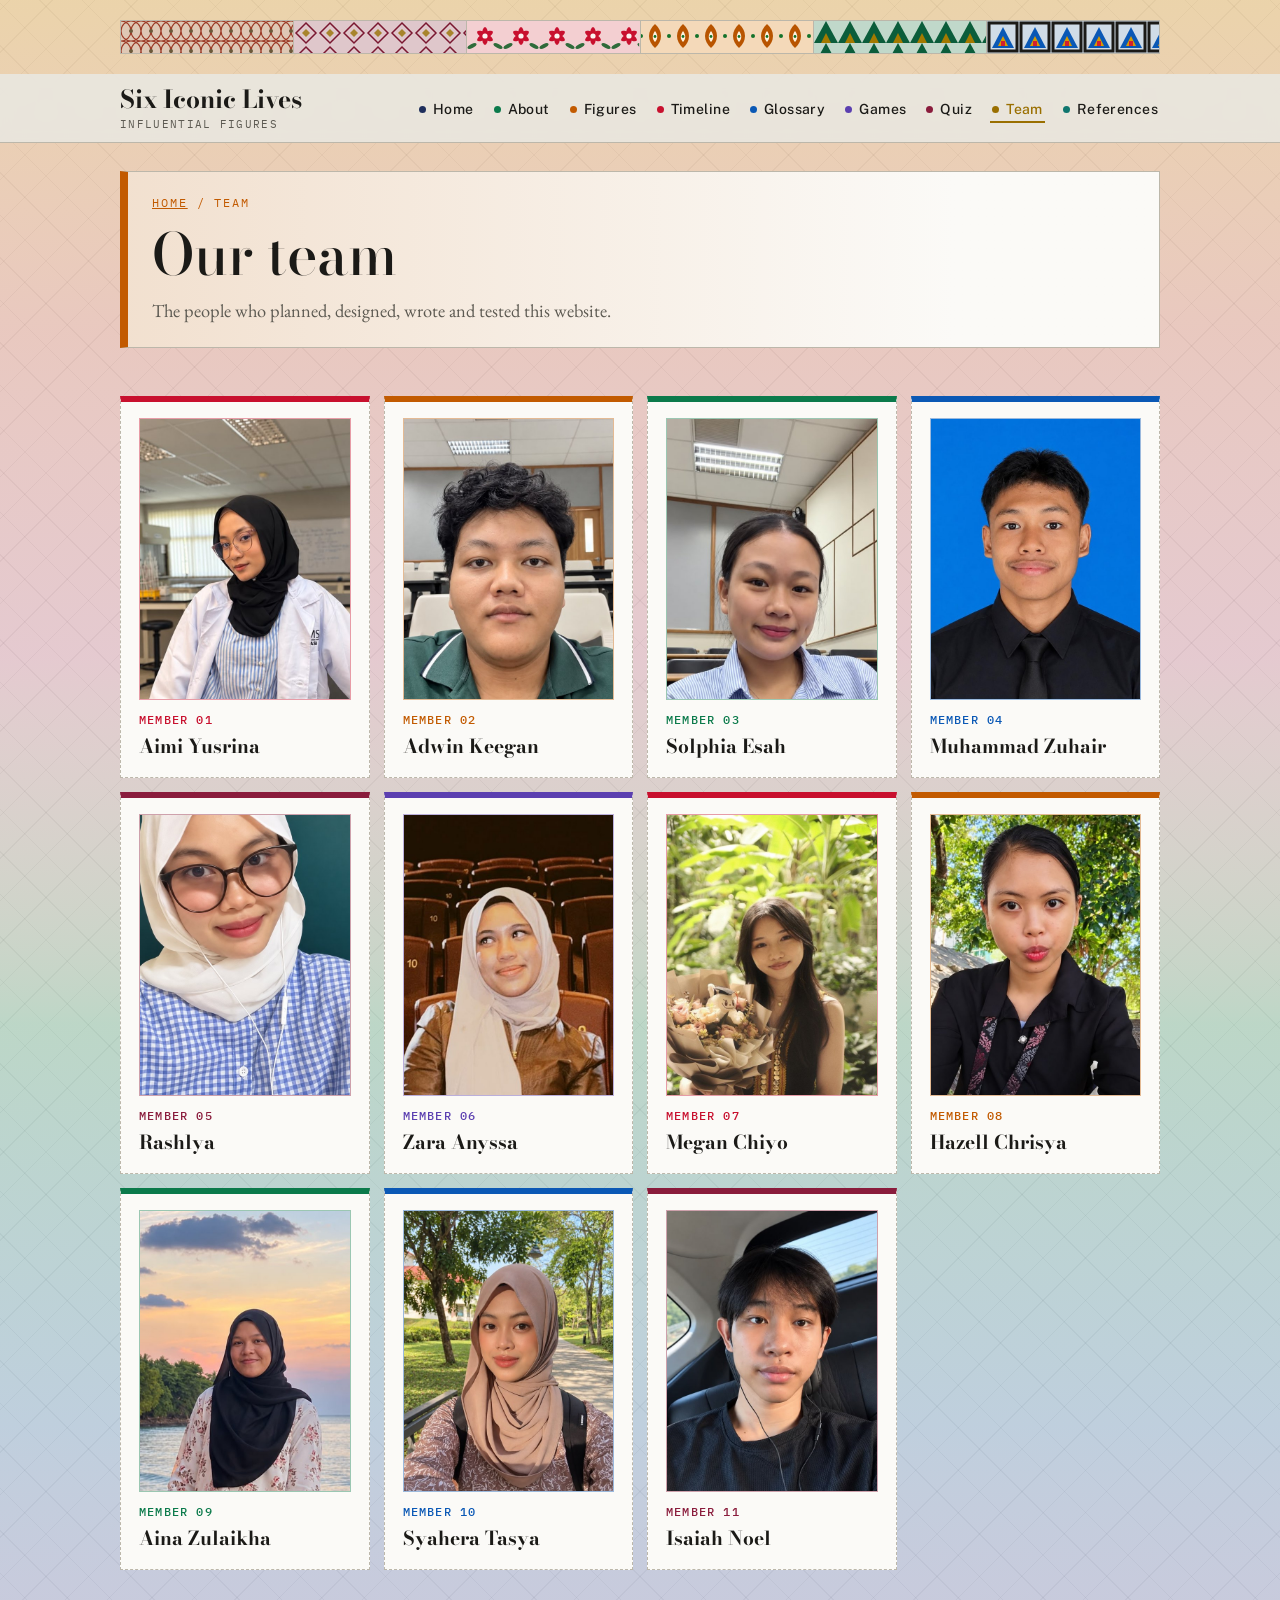
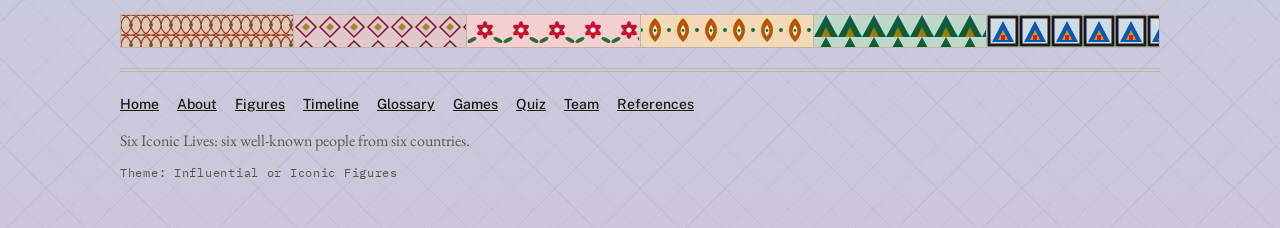
==== team.html @ 2affd25e "Add files via upload" ====
<!doctype html>
<html lang="en">
<head>
<meta charset="utf-8">
<meta name="viewport" content="width=device-width, initial-scale=1">
<title>Team | Six Iconic Lives</title>
<meta name="description" content="The people behind the Six Iconic Lives website.">
<link rel="preconnect" href="https://fonts.googleapis.com">
<link rel="preconnect" href="https://fonts.gstatic.com" crossorigin>
<link rel="stylesheet" href="https://fonts.googleapis.com/css2?family=Bodoni+Moda:ital,opsz,wght@0,6..96,500;0,6..96,700;1,6..96,500&amp;family=EB+Garamond:ital,wght@0,400;0,500;0,600;1,400&amp;family=IBM+Plex+Mono:wght@400;500&amp;family=Public+Sans:wght@400;500;600&amp;display=swap">
<link rel="stylesheet" href="style.css">
</head>
<body class="p-team">
<a class="skip" href="#main">Skip to the main content</a>
<div class="wrap"><div class="ribbon" aria-hidden="true"><div class="t-leonardo"><svg class="band " width="100%" height="32" aria-hidden="true" focusable="false"><defs><pattern id="p157" width="20" height="20" patternUnits="userSpaceOnUse"><circle cx="0" cy="10" r="10" style="fill:none;stroke:var(--t-accent);stroke-width:1.2"/><circle cx="10" cy="10" r="10" style="fill:none;stroke:var(--t-accent);stroke-width:1.2"/><circle cx="20" cy="10" r="10" style="fill:none;stroke:var(--t-accent);stroke-width:1.2"/><circle cx="10" cy="10" r="2" style="fill:var(--t-accent2)"/></pattern></defs><rect width="100%" height="32" fill="url(#p157)"/></svg></div><div class="t-lovelace"><svg class="band " width="100%" height="32" aria-hidden="true" focusable="false"><defs><pattern id="p158" width="24" height="24" patternUnits="userSpaceOnUse"><polygon points="12,2 22,12 12,22 2,12" style="fill:none;stroke:var(--t-accent);stroke-width:1.5"/><polygon points="12,8 16,12 12,16 8,12" style="fill:var(--t-accent2)"/></pattern></defs><rect width="100%" height="32" fill="url(#p158)"/></svg></div><div class="t-curie"><svg class="band " width="100%" height="32" aria-hidden="true" focusable="false"><defs><pattern id="p159" width="36" height="32" patternUnits="userSpaceOnUse"><g transform="translate(18 15)"><ellipse rx="3.2" ry="9" style="fill:var(--t-accent)"/><ellipse rx="3.2" ry="9" transform="rotate(60)" style="fill:var(--t-accent)"/><ellipse rx="3.2" ry="9" transform="rotate(120)" style="fill:var(--t-accent)"/><circle r="2.6" style="fill:var(--t-bg)"/></g><ellipse cx="5" cy="25" rx="5" ry="2" transform="rotate(-28 5 25)" style="fill:var(--t-accent2)"/><ellipse cx="31" cy="25" rx="5" ry="2" transform="rotate(28 31 25)" style="fill:var(--t-accent2)"/></pattern></defs><rect width="100%" height="32" fill="url(#p159)"/></svg></div><div class="t-gandhi"><svg class="band " width="100%" height="32" aria-hidden="true" focusable="false"><defs><pattern id="p160" width="28" height="30" patternUnits="userSpaceOnUse"><path d="M14 3 C22 10 22 20 14 27 C6 20 6 10 14 3Z" style="fill:var(--t-accent)"/><path d="M14 10 C17 14 17 18 14 21 C11 18 11 14 14 10Z" style="fill:var(--t-bg)"/><circle cx="14" cy="15.5" r="1.4" style="fill:var(--t-accent2)"/><circle cx="0" cy="15" r="2" style="fill:var(--t-accent2)"/><circle cx="28" cy="15" r="2" style="fill:var(--t-accent2)"/></pattern></defs><rect width="100%" height="32" fill="url(#p160)"/></svg></div><div class="t-tunku"><svg class="band " width="100%" height="32" aria-hidden="true" focusable="false"><defs><pattern id="p161" width="24" height="22" patternUnits="userSpaceOnUse"><polygon points="0,22 12,0 24,22" style="fill:var(--t-accent)"/><polygon points="7,22 12,12 17,22" style="fill:var(--t-accent2)"/></pattern></defs><rect width="100%" height="32" fill="url(#p161)"/></svg></div><div class="t-mandela"><svg class="band " width="100%" height="32" aria-hidden="true" focusable="false"><defs><pattern id="p162" width="32" height="32" patternUnits="userSpaceOnUse"><rect x="2" y="2" width="28" height="28" style="fill:none;stroke:var(--t-ink);stroke-width:3"/><polygon points="16,6 27,27 5,27" style="fill:var(--t-accent)"/><polygon points="16,15 21,25 11,25" style="fill:var(--t-accent2)"/><rect x="14" y="20" width="4" height="5" style="fill:var(--t-accent3)"/></pattern></defs><rect width="100%" height="32" fill="url(#p162)"/></svg></div></div></div>
<header class="site-header">
<div class="wrap header-in">
<a class="brand" href="index.html">Six Iconic Lives<small>Influential figures</small></a>
<nav class="nav" aria-label="Main menu"><ul><li><a href="index.html" style="--c:var(--accent)">Home</a></li><li><a href="about.html" style="--c:var(--c3)">About</a></li><li><a href="index.html#figures" style="--c:var(--c2)">Figures</a></li><li><a href="timeline.html" style="--c:var(--c1)">Timeline</a></li><li><a href="glossary.html" style="--c:var(--c4)">Glossary</a></li><li><a href="games.html" style="--c:var(--c6)">Games</a></li><li><a href="quiz.html" style="--c:var(--c5)">Quiz</a></li><li><a href="team.html" style="--c:var(--c8)" aria-current="page">Team</a></li><li><a href="sources.html" style="--c:var(--c7)">References</a></li></ul></nav>
</div>
<div class="progress" aria-hidden="true"><i></i></div>
</header>
<main id="main" class="wrap">
<section class="page-hero"><p class="eyebrow"><a href="index.html">Home</a> / Team</p><h1>Our team</h1><p class="lede">The people who planned, designed, wrote and tested this website.</p></section>
<section class="block" style="--sec:var(--c8)">
<div class="team"><div class="member"><div class="photo"><span class="ini">AY</span><img src="member-01.jpg" alt="Photo of Aimi Yusrina" loading="lazy" onerror="this.remove()"></div><span class="n">MEMBER 01</span><strong>Aimi Yusrina</strong></div><div class="member"><div class="photo"><span class="ini">AK</span><img src="member-02.jpg" alt="Photo of Adwin Keegan" loading="lazy" onerror="this.remove()"></div><span class="n">MEMBER 02</span><strong>Adwin Keegan</strong></div><div class="member"><div class="photo"><span class="ini">SE</span><img src="member-03.jpg" alt="Photo of Solphia Esah" loading="lazy" onerror="this.remove()"></div><span class="n">MEMBER 03</span><strong>Solphia Esah</strong></div><div class="member"><div class="photo"><span class="ini">MZ</span><img src="member-04.jpg" alt="Photo of Muhammad Zuhair" loading="lazy" onerror="this.remove()"></div><span class="n">MEMBER 04</span><strong>Muhammad Zuhair</strong></div><div class="member"><div class="photo"><span class="ini">R</span><img src="member-05.jpg" alt="Photo of Rashlya" loading="lazy" onerror="this.remove()"></div><span class="n">MEMBER 05</span><strong>Rashlya</strong></div><div class="member"><div class="photo"><span class="ini">ZA</span><img src="member-06.jpg" alt="Photo of Zara Anyssa" loading="lazy" onerror="this.remove()"></div><span class="n">MEMBER 06</span><strong>Zara Anyssa</strong></div><div class="member"><div class="photo"><span class="ini">MC</span><img src="member-07.jpg" alt="Photo of Megan Chiyo" loading="lazy" onerror="this.remove()"></div><span class="n">MEMBER 07</span><strong>Megan Chiyo</strong></div><div class="member"><div class="photo"><span class="ini">HC</span><img src="member-08.jpg" alt="Photo of Hazell Chrisya" loading="lazy" onerror="this.remove()"></div><span class="n">MEMBER 08</span><strong>Hazell Chrisya</strong></div><div class="member"><div class="photo"><span class="ini">AZ</span><img src="member-09.jpg" alt="Photo of Aina Zulaikha" loading="lazy" onerror="this.remove()"></div><span class="n">MEMBER 09</span><strong>Aina Zulaikha</strong></div><div class="member"><div class="photo"><span class="ini">ST</span><img src="member-10.jpg" alt="Photo of Syahera Tasya" loading="lazy" onerror="this.remove()"></div><span class="n">MEMBER 10</span><strong>Syahera Tasya</strong></div><div class="member"><div class="photo"><span class="ini">IN</span><img src="member-11.jpg" alt="Photo of Isaiah Noel" loading="lazy" onerror="this.remove()"></div><span class="n">MEMBER 11</span><strong>Isaiah Noel</strong></div></div>
</section>

</main>
<div class="wrap"><div class="ribbon" aria-hidden="true"><div class="t-leonardo"><svg class="band " width="100%" height="32" aria-hidden="true" focusable="false"><defs><pattern id="p163" width="20" height="20" patternUnits="userSpaceOnUse"><circle cx="0" cy="10" r="10" style="fill:none;stroke:var(--t-accent);stroke-width:1.2"/><circle cx="10" cy="10" r="10" style="fill:none;stroke:var(--t-accent);stroke-width:1.2"/><circle cx="20" cy="10" r="10" style="fill:none;stroke:var(--t-accent);stroke-width:1.2"/><circle cx="10" cy="10" r="2" style="fill:var(--t-accent2)"/></pattern></defs><rect width="100%" height="32" fill="url(#p163)"/></svg></div><div class="t-lovelace"><svg class="band " width="100%" height="32" aria-hidden="true" focusable="false"><defs><pattern id="p164" width="24" height="24" patternUnits="userSpaceOnUse"><polygon points="12,2 22,12 12,22 2,12" style="fill:none;stroke:var(--t-accent);stroke-width:1.5"/><polygon points="12,8 16,12 12,16 8,12" style="fill:var(--t-accent2)"/></pattern></defs><rect width="100%" height="32" fill="url(#p164)"/></svg></div><div class="t-curie"><svg class="band " width="100%" height="32" aria-hidden="true" focusable="false"><defs><pattern id="p165" width="36" height="32" patternUnits="userSpaceOnUse"><g transform="translate(18 15)"><ellipse rx="3.2" ry="9" style="fill:var(--t-accent)"/><ellipse rx="3.2" ry="9" transform="rotate(60)" style="fill:var(--t-accent)"/><ellipse rx="3.2" ry="9" transform="rotate(120)" style="fill:var(--t-accent)"/><circle r="2.6" style="fill:var(--t-bg)"/></g><ellipse cx="5" cy="25" rx="5" ry="2" transform="rotate(-28 5 25)" style="fill:var(--t-accent2)"/><ellipse cx="31" cy="25" rx="5" ry="2" transform="rotate(28 31 25)" style="fill:var(--t-accent2)"/></pattern></defs><rect width="100%" height="32" fill="url(#p165)"/></svg></div><div class="t-gandhi"><svg class="band " width="100%" height="32" aria-hidden="true" focusable="false"><defs><pattern id="p166" width="28" height="30" patternUnits="userSpaceOnUse"><path d="M14 3 C22 10 22 20 14 27 C6 20 6 10 14 3Z" style="fill:var(--t-accent)"/><path d="M14 10 C17 14 17 18 14 21 C11 18 11 14 14 10Z" style="fill:var(--t-bg)"/><circle cx="14" cy="15.5" r="1.4" style="fill:var(--t-accent2)"/><circle cx="0" cy="15" r="2" style="fill:var(--t-accent2)"/><circle cx="28" cy="15" r="2" style="fill:var(--t-accent2)"/></pattern></defs><rect width="100%" height="32" fill="url(#p166)"/></svg></div><div class="t-tunku"><svg class="band " width="100%" height="32" aria-hidden="true" focusable="false"><defs><pattern id="p167" width="24" height="22" patternUnits="userSpaceOnUse"><polygon points="0,22 12,0 24,22" style="fill:var(--t-accent)"/><polygon points="7,22 12,12 17,22" style="fill:var(--t-accent2)"/></pattern></defs><rect width="100%" height="32" fill="url(#p167)"/></svg></div><div class="t-mandela"><svg class="band " width="100%" height="32" aria-hidden="true" focusable="false"><defs><pattern id="p168" width="32" height="32" patternUnits="userSpaceOnUse"><rect x="2" y="2" width="28" height="28" style="fill:none;stroke:var(--t-ink);stroke-width:3"/><polygon points="16,6 27,27 5,27" style="fill:var(--t-accent)"/><polygon points="16,15 21,25 11,25" style="fill:var(--t-accent2)"/><rect x="14" y="20" width="4" height="5" style="fill:var(--t-accent3)"/></pattern></defs><rect width="100%" height="32" fill="url(#p168)"/></svg></div></div>
<footer class="site-footer">
<ul><li><a href="index.html">Home</a></li><li><a href="about.html">About</a></li><li><a href="index.html#figures">Figures</a></li><li><a href="timeline.html">Timeline</a></li><li><a href="glossary.html">Glossary</a></li><li><a href="games.html">Games</a></li><li><a href="quiz.html">Quiz</a></li><li><a href="team.html">Team</a></li><li><a href="sources.html">References</a></li></ul>
<p>Six Iconic Lives: six well-known people from six countries.</p>
<p class="mono">Theme: Influential or Iconic Figures</p>
</footer>
</div>
<script src="data.js"></script>
<script src="script.js"></script>
</body>
</html>
---- style.css ----
/* Six Iconic Lives: one stylesheet shared by every page.
   Shared: layout, fonts, menu, palette. Each figure adds only a pattern and an accent colour from their homeland. */

:root {
  color-scheme: light;
  --bg: #e9e6df;
  --surface: #fbfaf7;
  --ink: #1b1a17;
  --muted: #5d5a52;
  --line: #bcb7aa;
  --accent: #1f2f5c;
  --good: #1d7a48;
  --bad: #b3261e;
  --c1: #c8102e; --c2: #c25a00; --c3: #0b7a4b; --c4: #0a58b5; --c5: #8a1c3c; --c6: #5b3fb0; --c7: #0f766e; --c8: #9a6f00;
  --rainbow: linear-gradient(90deg, #c8102e, #e8851a, #e8b92c, #2f9e6e, #2e7fd1, #6a4fc2);
  --font-display: "Bodoni Moda", "Didot", "Bodoni 72", Georgia, serif;
  --font-body: "EB Garamond", "Garamond", Georgia, serif;
  --font-ui: "Public Sans", system-ui, -apple-system, "Segoe UI", sans-serif;
  --font-mono: "IBM Plex Mono", ui-monospace, "SFMono-Regular", Menlo, monospace;
}

/* Homeland accents: only colours and a pattern, never a different layout or typeface. */
.t-leonardo { --t-accent: #9c3b27; --t-accent2: #6b5a3a; --t-accent3: #9c3b27; --t-bg: #ece3d0; }
.t-lovelace { --t-accent: #7a1730; --t-accent2: #a8842c; --t-accent3: #a8842c; --t-bg: #f2e8e8; }
.t-curie { --t-accent: #c8102e; --t-accent2: #2f6b3a; --t-accent3: #2f6b3a; --t-bg: #fbf3f0; }
.t-gandhi { --t-accent: #b85400; --t-accent2: #13722a; --t-accent3: #13722a; --t-bg: #fff2dc; }
.t-tunku { --t-accent: #0b5d3b; --t-accent2: #a37a00; --t-accent3: #a37a00; --t-bg: #e3efe5; }
.t-mandela { --t-accent: #0a58b5; --t-accent2: #d89a00; --t-accent3: #d3202e; --t-bg: #f6f5f0; }
.t-leonardo, .t-lovelace, .t-curie, .t-gandhi, .t-tunku, .t-mandela { --t-ink: var(--ink); --t-line: color-mix(in srgb, var(--t-accent) 35%, var(--bg)); }

* { box-sizing: border-box; }
html { scroll-behavior: smooth; }
body {
  margin: 0;
  background-color: var(--bg);
  background-image:
    linear-gradient(180deg, color-mix(in srgb, #f0a830 30%, transparent) 0%, color-mix(in srgb, #e8604f 22%, transparent) 18%, color-mix(in srgb, #d0488a 18%, transparent) 36%, color-mix(in srgb, #2fa57a 24%, transparent) 56%, color-mix(in srgb, #3a86d8 24%, transparent) 78%, color-mix(in srgb, #7a5ad0 24%, transparent) 100%),
    repeating-linear-gradient(45deg, color-mix(in srgb, var(--ink) 5%, transparent) 0 1px, transparent 1px 30px),
    repeating-linear-gradient(-45deg, color-mix(in srgb, var(--ink) 5%, transparent) 0 1px, transparent 1px 30px);
  color: var(--ink);
  font-family: var(--font-body);
  font-size: 18px;
  line-height: 1.55;
}
img { max-width: 100%; }
[hidden] { display: none !important; }
h1, h2, h3 { font-family: var(--font-display); font-weight: 700; line-height: 1.1; text-wrap: balance; margin: 0; }
p { margin: 0; }
a { color: var(--accent); }
:focus-visible { outline: 3px solid var(--accent); outline-offset: 2px; }
.wrap { max-width: 1080px; margin-inline: auto; padding-inline: 20px; }
.eyebrow { font-family: var(--font-mono); font-size: 12px; letter-spacing: 0.16em; text-transform: uppercase; color: var(--muted); }
.mono { font-family: var(--font-mono); font-variant-numeric: tabular-nums; }
.skip { position: absolute; left: -999px; top: 0; background: var(--ink); color: var(--bg); padding: 10px 14px; z-index: 30; }
.skip:focus { left: 8px; top: 8px; }
main { padding-bottom: 24px; animation: pageIn 0.5s ease backwards; }
body.leaving main { opacity: 0; transform: translateY(-8px); transition: opacity 0.25s, transform 0.25s; }

/* ---------- Ribbon of the six homeland patterns ---------- */
.ribbon { display: flex; border: 1px solid var(--line); background: var(--surface); overflow: hidden; margin-top: 20px; }
.ribbon > div { flex: 1 1 0; min-width: 0; border-left: 1px solid var(--line); overflow: hidden; }
.ribbon > div:first-child { border-left: 0; }
.ribbon .band { background: color-mix(in srgb, var(--t-accent) 16%, var(--t-bg)); }
.band { display: block; width: 100%; background: var(--t-bg); }
.band-top { border-bottom: 1px solid var(--t-line); }
.band-bottom { border-top: 1px solid var(--t-line); }

/* ---------- Header and menu ---------- */
.site-header { background: color-mix(in srgb, var(--bg) 92%, transparent); border-bottom: 1px solid var(--line); margin-top: 20px; }
@media (min-width: 760px) { .site-header { position: sticky; top: 0; z-index: 20; backdrop-filter: blur(6px); } }
.header-in { display: flex; flex-wrap: wrap; align-items: center; justify-content: space-between; gap: 8px 28px; padding-block: 12px 8px; }
.brand { font: 700 1.55rem var(--font-display); color: var(--ink); text-decoration: none; line-height: 1.1; }
.brand small { display: block; font: 400 11px var(--font-mono); letter-spacing: 0.12em; text-transform: uppercase; color: var(--muted); margin-top: 4px; }
.nav ul { display: flex; flex-wrap: wrap; gap: 2px 16px; list-style: none; margin: 0; padding: 0; }
.nav a { position: relative; display: inline-block; padding: 6px 2px; font: 500 14px var(--font-ui); letter-spacing: 0.03em; color: var(--ink); text-decoration: none; transition: color 0.2s; }
.nav a::before { content: ""; display: inline-block; width: 7px; height: 7px; border-radius: 50%; background: var(--c, var(--accent)); margin-right: 7px; vertical-align: 1px; }
.nav a::after { content: ""; position: absolute; left: 0; right: 0; bottom: 0; height: 2px; background: var(--c, var(--accent)); transform: scaleX(0); transform-origin: left; transition: transform 0.3s cubic-bezier(0.2, 0.7, 0.2, 1); }
.nav a:hover, .nav a[aria-current] { color: var(--c, var(--accent)); }
.nav a:hover::after, .nav a[aria-current]::after { transform: scaleX(1); }
.nav a.clicked { animation: pop 0.4s ease; }
.progress { height: 3px; }
.progress i { display: block; height: 100%; background: var(--rainbow); transform-origin: left; transform: scaleX(0); }

/* ---------- Page heading ---------- */
.page-hero { --sec: var(--accent); margin-top: 28px; padding: 22px 24px; background: linear-gradient(90deg, color-mix(in srgb, var(--sec) 16%, var(--surface)), var(--surface) 80%); border: 1px solid var(--line); border-left: 8px solid var(--sec); display: grid; gap: 10px; }
.page-hero h1 { font-size: clamp(2.1rem, 6vw, 3.6rem); font-weight: 500; }
.page-hero .eyebrow { color: var(--sec); }
.page-hero .eyebrow a { color: inherit; }
.page-hero .lede { max-width: 62ch; color: var(--muted); font-size: 1.15rem; }
body.fig .page-hero { --sec: var(--t-accent); }
body.p-about .page-hero { --sec: var(--c3); }
body.p-timeline .page-hero { --sec: var(--c1); }
body.p-glossary .page-hero { --sec: var(--c4); }
body.p-games .page-hero { --sec: var(--c6); }
body.p-quiz .page-hero { --sec: var(--c5); }
body.p-team .page-hero { --sec: var(--c2); }
body.p-sources .page-hero { --sec: var(--c7); }

/* ---------- Home title page ---------- */
.frame { margin-top: 28px; border: 5px double var(--line); outline: 1px solid var(--line); outline-offset: -16px; background-color: var(--surface); background-image: radial-gradient(ellipse 70% 60% at 50% 0, color-mix(in srgb, #f0a830 32%, transparent), transparent), radial-gradient(ellipse 50% 50% at 0 100%, color-mix(in srgb, #2fa57a 20%, transparent), transparent), radial-gradient(ellipse 50% 50% at 100% 100%, color-mix(in srgb, #3a86d8 20%, transparent), transparent); padding: 36px clamp(18px, 5vw, 56px); display: grid; gap: 20px; text-align: center; justify-items: center; }
.frame h1 { font-size: clamp(2.6rem, 9vw, 5.6rem); font-weight: 500; letter-spacing: 0.01em; }
.frame h1 em { display: block; font-style: italic; font-weight: 500; font-size: 0.5em; margin-top: 8px; color: var(--accent); background: var(--rainbow); -webkit-background-clip: text; background-clip: text; -webkit-text-fill-color: transparent; }
.frame .lede { max-width: 58ch; color: var(--muted); font-size: 1.15rem; }
.stripe { display: flex; width: min(320px, 100%); height: 8px; }
.stripe i { flex: 1; }
.stripe i:nth-child(1) { background: #c8102e; } .stripe i:nth-child(2) { background: #e8851a; } .stripe i:nth-child(3) { background: #e8b92c; }
.stripe i:nth-child(4) { background: #2f9e6e; } .stripe i:nth-child(5) { background: #2e7fd1; } .stripe i:nth-child(6) { background: #6a4fc2; }
.countries { display: flex; flex-wrap: wrap; justify-content: center; gap: 6px 10px; font: 400 12px var(--font-mono); letter-spacing: 0.1em; text-transform: uppercase; color: var(--muted); }
.countries span + span::before { content: "·"; margin-right: 10px; }
.btn-row { display: flex; flex-wrap: wrap; justify-content: center; gap: 10px; }
.btn { display: inline-block; font: 600 15px var(--font-ui); background: var(--ink); color: var(--bg); padding: 12px 20px; text-decoration: none; border: 2px solid var(--ink); transition: transform 0.2s; }
.btn.alt { background: transparent; color: var(--ink); }
.btn:hover { transform: translateY(-2px); }

/* ---------- Sections ---------- */
.block { margin-top: 48px; scroll-margin-top: 90px; --sec: var(--accent); }
.section-head { display: grid; gap: 8px; margin-bottom: 22px; padding: 14px 18px; border-left: 6px solid var(--sec); border-bottom: 4px double var(--line); background: linear-gradient(90deg, color-mix(in srgb, var(--sec) 16%, transparent), transparent 75%); }
.section-head h2 { font-size: clamp(1.7rem, 4.5vw, 2.5rem); font-weight: 500; }
.section-head h2::after { content: ""; display: block; width: 64px; height: 3px; background: var(--sec); margin-top: 10px; }
.section-head .eyebrow { color: var(--sec); font-weight: 500; }
.prose { max-width: 66ch; display: grid; gap: 14px; font-size: 1.15rem; }

/* ---------- Cards ---------- */
.cards { display: grid; grid-template-columns: repeat(auto-fit, minmax(240px, 1fr)); gap: 18px; }
.fig-card { background: var(--surface); border: 1px solid var(--line); border-top: 6px solid var(--t-accent); display: grid; grid-template-rows: auto 1fr; color: var(--ink); text-decoration: none; min-width: 0; transition: transform 0.2s, box-shadow 0.2s; }
.fig-card img { display: block; width: 100%; aspect-ratio: 4 / 5; object-fit: cover; }
.fig-card .body { padding: 16px 18px 18px; display: grid; gap: 6px; align-content: start; }
.fig-card h3 { font-size: 1.45rem; }
.fig-card .years { font: 400 12px var(--font-mono); letter-spacing: 0.06em; color: var(--muted); }
.fig-card .role { font-size: 1.02rem; color: var(--muted); }
.fig-card .more { margin-top: 6px; font: 600 14px var(--font-ui); color: var(--t-accent); }
.tiles { display: grid; grid-template-columns: repeat(auto-fit, minmax(230px, 1fr)); gap: 16px; }
.tile { background: var(--surface); border: 1px solid var(--line); border-top: 6px solid var(--c); padding: 18px 20px; display: grid; gap: 6px; align-content: start; color: var(--ink); text-decoration: none; min-width: 0; transition: transform 0.2s, box-shadow 0.2s; }
.tile h3 { font-size: 1.35rem; color: var(--c); }
.tile p { color: var(--muted); font-size: 1.02rem; }
.fig-card:hover, .tile:hover, .thread:hover, .term:hover { transform: translateY(-3px); box-shadow: 0 10px 22px -12px color-mix(in srgb, var(--ink) 45%, transparent); }
.threads { display: grid; grid-template-columns: repeat(auto-fit, minmax(260px, 1fr)); gap: 16px; }
.thread { background: var(--surface); border: 1px solid var(--line); border-top: 6px solid var(--c); padding: 20px; display: grid; gap: 8px; align-content: start; min-width: 0; transition: transform 0.2s, box-shadow 0.2s; }
.thread h3 { font-size: 1.35rem; font-weight: 500; }
.thread .who { font: 400 11px var(--font-mono); letter-spacing: 0.1em; text-transform: uppercase; color: var(--c); }
.conclusion { margin-top: 22px; max-width: 66ch; font-size: 1.2rem; border-left: 4px double var(--line); padding-left: 18px; }
.styles { overflow-x: auto; background: var(--surface); border: 1px solid var(--line); }

/* ---------- Figure pages ---------- */
.fig-strip { display: flex; flex-wrap: wrap; gap: 8px; margin-top: 18px; }
.chip { font: 600 14px var(--font-ui); color: var(--ink); background: var(--surface); border: 2px solid var(--t-accent); padding: 8px 14px; text-decoration: none; cursor: pointer; transition: background 0.2s, color 0.2s; }
.chip:hover:not(:disabled), .chip[aria-current] { background: var(--t-accent); color: #fff; }
.chip:disabled { cursor: default; }
.chip.right { border-color: var(--good); background: color-mix(in srgb, var(--good) 18%, var(--surface)); color: var(--ink); }
.chip.wrong { border-color: var(--bad); background: color-mix(in srgb, var(--bad) 18%, var(--surface)); color: var(--ink); }
.profile { margin-top: 24px; background: var(--surface); border: 4px double var(--t-accent); display: grid; min-width: 0; }
.profile-grid { display: grid; grid-template-columns: minmax(0, 290px) minmax(0, 1fr); }
.profile-side { padding: 24px 22px; border-right: 1px solid var(--t-line); display: grid; align-content: start; gap: 18px; }
.portrait { display: block; width: 100%; aspect-ratio: 3 / 4; object-fit: cover; border: 4px double var(--t-accent); padding: 5px; background: var(--t-bg); }
.vitals { display: grid; gap: 12px; margin: 0; }
.vitals div { display: grid; gap: 2px; }
.vitals dt { font: 400 11px var(--font-mono); letter-spacing: 0.14em; text-transform: uppercase; color: var(--muted); }
.vitals dd { margin: 0; }
.style-note { border-top: 1px solid var(--t-line); padding-top: 14px; display: grid; gap: 4px; font-size: 1rem; color: var(--muted); }
.style-note strong { font: 700 1.1rem var(--font-display); color: var(--t-accent); }
.profile-main { padding: 24px 26px 28px; display: grid; gap: 16px; align-content: start; min-width: 0; }
.role { font: 500 13px var(--font-mono); letter-spacing: 0.04em; color: var(--t-accent); }
.summary { font-size: 1.25rem; max-width: 58ch; }
.subhead { font: 400 11px var(--font-mono); letter-spacing: 0.14em; text-transform: uppercase; color: var(--muted); margin-top: 4px; }
.facts { margin: 0; padding: 0; list-style: none; display: grid; gap: 10px; max-width: 62ch; }
.facts li { padding-left: 24px; position: relative; }
.facts li::before { content: ""; position: absolute; left: 1px; top: 0.6em; width: 9px; height: 9px; transform: rotate(45deg); background: var(--t-accent); }
.dates { margin: 0; padding: 0; list-style: none; max-width: 62ch; border-left: 2px solid var(--t-accent); }
.dates li { display: grid; grid-template-columns: 8ch minmax(0, 1fr); gap: 4px 14px; padding: 6px 0 6px 14px; }
.dates b { font: 500 13px var(--font-mono); color: var(--t-accent); font-variant-numeric: tabular-nums; padding-top: 4px; }
.legacy { border-top: 1px solid var(--t-line); padding-top: 14px; color: var(--muted); max-width: 62ch; }
.legacy strong { color: var(--ink); font-weight: 600; }
.related { display: flex; flex-wrap: wrap; gap: 8px; align-items: center; }
.related a { font: 600 13px var(--font-ui); color: var(--t-accent); border: 1px solid var(--t-accent); padding: 4px 10px; text-decoration: none; }
.related a:hover { background: var(--t-accent); color: #fff; }
.pager { display: flex; flex-wrap: wrap; justify-content: space-between; gap: 12px; margin-top: 36px; }
.pager a { display: grid; gap: 2px; min-width: 200px; flex: 1 1 220px; background: var(--surface); border: 1px solid var(--line); border-top: 6px solid var(--n); padding: 14px 18px; text-decoration: none; color: var(--ink); transition: transform 0.2s; }
.pager a:hover { transform: translateY(-3px); }
.pager small { font: 400 11px var(--font-mono); letter-spacing: 0.12em; text-transform: uppercase; color: var(--muted); }
.pager strong { font: 700 1.25rem var(--font-display); color: var(--n); }
.pager .next { text-align: right; }

/* ---------- Timeline ---------- */
.chart-card { position: relative; background: var(--surface); border: 1px solid var(--line); padding: 22px 20px 14px; margin-top: 28px; }
.chart-card::before { content: ""; position: absolute; left: -1px; right: -1px; top: -6px; height: 6px; background: var(--rainbow); }
.chart-head { display: flex; flex-wrap: wrap; justify-content: space-between; gap: 6px 16px; margin-bottom: 14px; }
.chart { position: relative; display: grid; gap: 14px; padding-bottom: 28px; }
.grid-lines { position: absolute; inset: 0; pointer-events: none; }
.grid-lines span { position: absolute; top: 0; bottom: 0; border-left: 1px dashed var(--line); }
.grid-lines b { position: absolute; bottom: 0; transform: translateX(-50%); font: 400 11px var(--font-mono); color: var(--muted); }
.row { position: relative; display: grid; gap: 4px; min-width: 0; }
.row-label { display: flex; flex-wrap: wrap; align-items: baseline; gap: 2px 10px; }
.row-label a { font: 700 1.05rem var(--font-display); color: var(--ink); text-decoration: none; }
.row-label a:hover { color: var(--t-accent); text-decoration: underline; }
.row-label span { font: 400 12px var(--font-mono); color: var(--muted); }
.track { position: relative; height: 22px; }
.bar { position: absolute; top: 3px; height: 16px; background: var(--t-accent); opacity: 0.85; transition: opacity 0.15s, height 0.15s, top 0.15s; }
.bar:hover, .bar:focus-visible { opacity: 1; top: 0; height: 22px; }
.table-wrap { overflow-x: auto; background: var(--surface); border: 1px solid var(--line); }
table { border-collapse: collapse; width: 100%; min-width: 680px; font-size: 1rem; }
th, td { text-align: left; padding: 12px 16px; border-bottom: 1px solid var(--line); vertical-align: top; }
th { font: 400 11px var(--font-mono); letter-spacing: 0.14em; text-transform: uppercase; color: var(--muted); }
tbody tr:last-child td { border-bottom: 0; }
td:first-child { border-left: 6px solid var(--t-accent); white-space: nowrap; }
td:first-child a { font: 700 1.05rem var(--font-display); color: var(--t-accent); text-decoration: none; }
td:first-child a:hover { text-decoration: underline; }
td.num { font-family: var(--font-mono); font-size: 0.9rem; font-variant-numeric: tabular-nums; white-space: nowrap; }
.facts-row { display: grid; grid-template-columns: repeat(auto-fit, minmax(220px, 1fr)); gap: 14px; margin-top: 18px; }
.fact-box { background: var(--surface); border: 1px solid var(--line); border-top: 6px solid var(--c); padding: 14px 18px; display: grid; gap: 2px; }
.fact-box strong { font: 700 1.6rem var(--font-display); color: var(--c); }

/* ---------- Glossary ---------- */
.gloss-tools { display: flex; flex-wrap: wrap; align-items: center; gap: 8px 16px; margin-bottom: 16px; }
.gloss-tools label { font: 400 11px var(--font-mono); letter-spacing: 0.14em; text-transform: uppercase; color: var(--muted); }
.gloss-tools input { font: 400 16px var(--font-ui); padding: 10px 12px; border: 1px solid var(--line); background: var(--surface); color: var(--ink); width: min(100%, 340px); }
.gloss { display: grid; grid-template-columns: repeat(auto-fit, minmax(280px, 1fr)); gap: 12px; }
.term { background: var(--surface); border: 1px solid var(--line); border-left: 6px solid var(--c); padding: 14px 16px; display: grid; gap: 4px; align-content: start; min-width: 0; scroll-margin-top: 100px; transition: transform 0.2s, box-shadow 0.2s; }
.term:target { box-shadow: 0 0 0 3px var(--c); }
.term strong { font: 700 1.25rem var(--font-display); color: var(--c); }
.term .tag { font: 400 11px var(--font-mono); letter-spacing: 0.1em; text-transform: uppercase; color: var(--muted); }
.term:nth-child(6n+1) { --c: var(--c1); } .term:nth-child(6n+2) { --c: var(--c2); } .term:nth-child(6n+3) { --c: var(--c3); }
.term:nth-child(6n+4) { --c: var(--c4); } .term:nth-child(6n+5) { --c: var(--c5); } .term:nth-child(6n) { --c: var(--c6); }
.gloss-empty { color: var(--muted); margin-top: 8px; }

/* ---------- Games and quiz ---------- */
.sr { position: absolute; width: 1px; height: 1px; overflow: hidden; clip: rect(0 0 0 0); white-space: nowrap; }
.game-tabs { display: flex; flex-wrap: wrap; gap: 8px; margin-top: 24px; margin-bottom: 16px; }
.gtab { font: 500 14px var(--font-ui); color: var(--ink); background: var(--surface); border: 2px solid var(--c); padding: 9px 14px; cursor: pointer; transition: background 0.2s, color 0.2s; }
.gtab:nth-child(1) { --c: var(--c1); } .gtab:nth-child(2) { --c: var(--c3); } .gtab:nth-child(3) { --c: var(--c4); } .gtab:nth-child(4) { --c: var(--c6); }
.gtab[aria-selected="true"] { background: var(--c); color: #fff; }
.game { position: relative; overflow: hidden; background: var(--surface); border: 4px double var(--line); padding: 20px; display: grid; gap: 16px; min-width: 0; }
.game-bar { display: flex; flex-wrap: wrap; justify-content: space-between; align-items: center; gap: 6px 16px; }
.game-bar p { font-size: 1.1rem; }
.game-bar .mono { font: 500 13px var(--font-mono); color: var(--muted); }
.game-actions { display: flex; flex-wrap: wrap; gap: 8px; }
.gbtn { font: 500 14px var(--font-ui); background: var(--ink); color: var(--bg); border: 0; padding: 10px 16px; cursor: pointer; }
.gbtn.alt { background: transparent; color: var(--ink); border: 1px solid var(--line); }
.gbtn:disabled { opacity: 0.4; cursor: default; }
.memory { display: grid; grid-template-columns: repeat(3, minmax(0, 1fr)); gap: 10px; }
@media (min-width: 640px) { .memory { grid-template-columns: repeat(4, minmax(0, 1fr)); } }
.slots { margin: 0; padding: 0; list-style: none; display: grid; gap: 8px; }
.slot { display: grid; grid-template-columns: 2.4ch minmax(0, 1fr); gap: 12px; align-items: center; padding: 10px 12px; border: 1px solid var(--line); }
.slot .num { font: 500 14px var(--font-mono); color: var(--muted); }
.slot .empty { color: var(--muted); }
.slot .mono { font: 400 12px var(--font-mono); color: var(--muted); margin-left: 6px; }
.slot.right { border-color: var(--good); background: color-mix(in srgb, var(--good) 14%, transparent); }
.slot.wrong { border-color: var(--bad); background: color-mix(in srgb, var(--bad) 14%, transparent); }
.chips { display: flex; flex-wrap: wrap; gap: 8px; }
.clues { margin: 0; padding: 0; list-style: none; display: grid; gap: 8px; font-size: 1.2rem; }
.clues li { padding-left: 28px; position: relative; }
.clues li::before { content: attr(data-n); position: absolute; left: 0; top: 0.3em; font: 500 13px var(--font-mono); color: var(--accent); }
.who-result { font-size: 1.1rem; }
.quiz { display: grid; gap: 16px; margin-top: 24px; }
.q { background: var(--surface); border: 1px solid var(--line); border-top: 6px solid var(--t-accent); display: grid; gap: 12px; padding: 18px 20px 20px; min-width: 0; }
.q p.prompt { font-weight: 600; font-size: 1.15rem; }
.q .n { font: 500 13px var(--font-mono); color: var(--t-accent); margin-right: 10px; }
.opts { display: grid; grid-template-columns: repeat(auto-fit, minmax(190px, 1fr)); gap: 8px; }
.opt { font: 400 15px var(--font-ui); text-align: left; color: var(--ink); background: transparent; border: 1px solid var(--line); padding: 10px 12px; cursor: pointer; transition: border-color 0.2s; }
.opt:hover:not(:disabled) { border-color: var(--t-accent); }
.opt:disabled { cursor: default; }
.opt.right { border-color: var(--good); background: color-mix(in srgb, var(--good) 16%, transparent); }
.opt.wrong { border-color: var(--bad); background: color-mix(in srgb, var(--bad) 16%, transparent); }
.explain { font-size: 1.05rem; color: var(--muted); }
.score-bar { display: flex; flex-wrap: wrap; align-items: center; justify-content: space-between; gap: 12px; background: linear-gradient(90deg, var(--c5), var(--c6), var(--c4)); color: #fff; padding: 14px 20px; margin-top: 16px; }
.score-bar .mono { font: 500 15px var(--font-mono); }
.reset { font: 500 14px var(--font-ui); background: var(--bg); color: var(--ink); border: 0; padding: 8px 16px; cursor: pointer; }

/* ---------- Team and sources ---------- */
.team { display: grid; grid-template-columns: repeat(auto-fit, minmax(240px, 1fr)); gap: 14px; margin-top: 24px; }
.member { background: var(--surface); border: 1px dashed var(--line); border-top: 6px solid var(--c); padding: 16px 18px; display: grid; gap: 4px; min-width: 0; }
.member .n { font: 500 12px var(--font-mono); letter-spacing: 0.1em; color: var(--c); }
.member strong { font: 700 1.2rem var(--font-display); }
.member span { color: var(--muted); }
.member:nth-child(6n+1) { --c: var(--c1); } .member:nth-child(6n+2) { --c: var(--c2); } .member:nth-child(6n+3) { --c: var(--c3); }
.member:nth-child(6n+4) { --c: var(--c4); } .member:nth-child(6n+5) { --c: var(--c5); } .member:nth-child(6n) { --c: var(--c6); }
.refs { list-style: none; margin: 0; padding: 0; display: grid; gap: 12px; max-width: 76ch; }
.refs li { padding-left: 2.2rem; text-indent: -2.2rem; overflow-wrap: anywhere; }
.plain-list { margin: 0; padding-left: 1.2rem; display: grid; gap: 6px; max-width: 70ch; }

/* ---------- Footer ---------- */
.site-footer { margin-top: 20px; padding-block: 20px 48px; border-top: 4px double var(--line); color: var(--muted); font-size: 1rem; display: grid; gap: 12px; }
.site-footer ul { display: flex; flex-wrap: wrap; gap: 6px 18px; list-style: none; margin: 0; padding: 0; }
.site-footer a { color: var(--ink); font: 500 14px var(--font-ui); }
.site-footer .mono { font: 400 12px var(--font-mono); letter-spacing: 0.06em; }

@keyframes pageIn { from { opacity: 0.35; transform: translateY(10px); } to { opacity: 1; transform: none; } }
@keyframes pop { 0% { transform: scale(1); } 40% { transform: scale(0.9); background: color-mix(in srgb, var(--accent) 18%, transparent); } 100% { transform: scale(1); } }

@media (max-width: 720px) {
  .profile-grid { grid-template-columns: minmax(0, 1fr); }
  .profile-side { border-right: 0; border-bottom: 1px solid var(--t-line); }
  .portrait { width: min(100%, 280px); }
  .profile-main { padding: 20px 18px 24px; }
  .frame { padding-block: 26px; }
  .page-hero { padding: 18px; }
}
@media (prefers-reduced-motion: reduce) { *, *::before, *::after { animation: none !important; transition: none !important; } html { scroll-behavior: auto; } }

/* Member photos: initials show until member-NN.jpg is added to the folder */
.member .photo { position: relative; aspect-ratio: 3 / 4; margin-bottom: 8px; overflow: hidden; display: grid; place-items: center; background: color-mix(in srgb, var(--c) 14%, var(--surface)); border: 1px solid color-mix(in srgb, var(--c) 40%, var(--surface)); }
.member .photo .ini { font: 700 clamp(2.4rem, 8vw, 3.4rem) var(--font-display); color: var(--c); }
.member .photo img { position: absolute; inset: 0; width: 100%; height: 100%; object-fit: cover; }


/* ---------- Game upgrades: flip cards, timers, reveals, confetti ---------- */
@keyframes gEnter { from { opacity: 0; transform: translateY(14px); } to { opacity: 1; transform: none; } }
@keyframes cardIn { from { opacity: 0; transform: translateY(18px) scale(0.92); } to { opacity: 1; transform: none; } }
@keyframes shakeX { 0%, 100% { transform: translateX(0); } 20% { transform: translateX(-7px); } 40% { transform: translateX(7px); } 60% { transform: translateX(-5px); } 80% { transform: translateX(5px); } }
@keyframes pulseOk { 0% { box-shadow: 0 0 0 0 color-mix(in srgb, var(--good) 60%, transparent); } 100% { box-shadow: 0 0 0 16px transparent; } }
@keyframes popIn { 0% { transform: scale(0.88); opacity: 0.4; } 60% { transform: scale(1.04); } 100% { transform: scale(1); opacity: 1; } }
@keyframes revealIn { from { opacity: 0; transform: translateX(-16px) rotateX(40deg); } to { opacity: 1; transform: none; } }
@keyframes starIn { 0% { transform: scale(0) rotate(-90deg); opacity: 0; } 70% { transform: scale(1.35) rotate(8deg); opacity: 1; } 100% { transform: scale(1) rotate(0); opacity: 1; } }
@keyframes clueIn { from { opacity: 0; transform: translateX(-12px); } to { opacity: 1; transform: none; } }
@keyframes bump { 0% { transform: scale(1); } 40% { transform: scale(1.28); } 100% { transform: scale(1); } }
@keyframes heartBreak { 0% { transform: scale(1); } 30% { transform: scale(1.5) rotate(-12deg); } 60% { transform: scale(0.8) rotate(10deg); } 100% { transform: scale(1); } }
@keyframes fall { 0% { transform: translate(0, -20px) rotate(0); opacity: 1; } 100% { transform: translate(var(--dx), 520px) rotate(var(--rot)); opacity: 0; } }
@keyframes glowHot { 0%, 100% { box-shadow: 0 0 0 0 color-mix(in srgb, var(--c2) 55%, transparent); } 50% { box-shadow: 0 0 0 8px transparent; } }

.game.enter { animation: gEnter 0.4s ease; }
.hud { display: flex; flex-wrap: wrap; gap: 8px; }
.pill { font: 500 13px var(--font-mono); font-variant-numeric: tabular-nums; background: var(--ink); color: var(--bg); padding: 6px 12px; border-radius: 999px; }
.pill.soft { background: color-mix(in srgb, var(--ink) 9%, var(--surface)); color: var(--ink); }
.pill.hot { background: var(--c2); color: #fff; animation: glowHot 1.2s infinite; }
.pill.bump { animation: bump 0.4s ease; }
.seg { display: inline-flex; border: 2px solid var(--ink); }
.segbtn { font: 500 13px var(--font-ui); background: transparent; color: var(--ink); border: 0; padding: 8px 12px; cursor: pointer; transition: background 0.2s, color 0.2s; }
.segbtn.on { background: var(--ink); color: var(--bg); }
.meter { height: 8px; background: color-mix(in srgb, var(--ink) 10%, transparent); overflow: hidden; }
.meter i { display: block; height: 100%; background: var(--rainbow); transition: width 0.4s ease; }

/* Memory: 3D flip */
.memory { perspective: 1000px; }
.mcard { padding: 0; border: 0; background: none; cursor: pointer; display: grid; min-width: 0; min-height: 112px; animation: cardIn 0.45s ease backwards; animation-delay: var(--d, 0ms); }
.mcard .inner { position: relative; display: grid; min-height: 112px; transform-style: preserve-3d; transition: transform 0.55s cubic-bezier(0.3, 0.8, 0.3, 1); }
.mcard.open .inner { transform: rotateY(180deg); }
.mcard .back, .mcard .face { grid-area: 1 / 1; display: grid; place-items: center; text-align: center; padding: 8px; overflow-wrap: anywhere; backface-visibility: hidden; -webkit-backface-visibility: hidden; }
.mcard .back { background-color: var(--accent); background-image: repeating-linear-gradient(45deg, transparent 0 8px, color-mix(in srgb, var(--bg) 24%, transparent) 8px 9px); border: 3px double var(--bg); outline: 1px solid var(--accent); }
.mcard .back::after { content: ""; width: 26px; height: 26px; border: 2px solid color-mix(in srgb, var(--bg) 70%, transparent); transform: rotate(45deg); }
.mcard:hover:not(.open):not(.done) .inner { transform: translateY(-4px) rotateX(6deg); }
.mcard .face { background: var(--t-bg); color: var(--ink); border: 3px solid var(--t-accent); transform: rotateY(180deg); }
.mcard .face.name { font: 700 1rem var(--font-display); line-height: 1.2; }
.mcard .face.fact { font-style: italic; font-size: 1.05rem; line-height: 1.25; }
.mcard.done { cursor: default; }
.mcard.done .face { animation: pulseOk 0.8s ease; background: color-mix(in srgb, var(--t-accent) 14%, var(--t-bg)); }
.mcard.bad .inner { animation: shakeX 0.5s ease; }
.mcard.bad .face { border-color: var(--bad); }
.win { text-align: center; display: grid; gap: 6px; padding: 18px; background: color-mix(in srgb, var(--good) 10%, var(--surface)); border: 2px solid var(--good); animation: popIn 0.5s ease; }
.win h3 { font-size: 1.6rem; }
.win .big { font: 700 2.4rem var(--font-display); }
.stars { font-size: 2.2rem; letter-spacing: 6px; }
.star { display: inline-block; color: color-mix(in srgb, var(--ink) 22%, transparent); }
.star.on { color: #e8b92c; animation: starIn 0.6s cubic-bezier(0.3, 1.4, 0.5, 1) backwards; }

/* Birth order */
.slot { transition: background 0.3s, border-color 0.3s; }
.slot.filled { cursor: pointer; border-left: 6px solid var(--t-accent); background: color-mix(in srgb, var(--t-accent) 7%, transparent); }
.slot .take { opacity: 0; transition: opacity 0.2s; }
.slot.filled:hover .take { opacity: 1; }
.slot.pop { animation: popIn 0.4s ease; }
.slot.reveal { animation: revealIn 0.5s ease backwards; cursor: default; }
.slot.right { border-left-color: var(--good); }
.slot.wrong { border-left-color: var(--bad); }
.chip { transition: transform 0.15s, box-shadow 0.15s; }
.chip:hover:not(:disabled) { transform: translateY(-2px); box-shadow: 0 4px 0 color-mix(in srgb, var(--t-accent) 40%, transparent); }
.chip.right { animation: pulseOk 0.8s ease; background: var(--good); border-color: var(--good); color: #fff; }
.chip.wrong { animation: shakeX 0.5s ease; background: var(--bad); border-color: var(--bad); color: #fff; }

/* Who am I */
.who-stage { display: grid; gap: 16px; grid-template-columns: minmax(0, 220px) minmax(0, 1fr); align-items: start; }
@media (max-width: 560px) { .who-stage { grid-template-columns: minmax(0, 1fr); } .who-photo { max-width: 240px; } }
.who-photo { border: 3px solid var(--t-accent); aspect-ratio: 3 / 4; overflow: hidden; background: var(--t-bg); transition: box-shadow 0.4s; }
.who-photo img { width: 100%; height: 100%; object-fit: cover; display: block; transition: filter 0.7s ease, transform 0.7s ease; transform: scale(1.12); }
.who-photo.good img, .who-photo.bad img { transform: scale(1); }
.who-photo.good { box-shadow: 0 0 0 5px color-mix(in srgb, var(--good) 55%, transparent); }
.who-photo.bad { box-shadow: 0 0 0 5px color-mix(in srgb, var(--bad) 55%, transparent); }
.who-side { display: grid; gap: 10px; min-width: 0; }
.timer { height: 10px; background: color-mix(in srgb, var(--ink) 12%, transparent); overflow: hidden; }
.timer i { display: block; height: 100%; background: var(--good); transition: width 0.1s linear; }
.timer.low i { background: var(--bad); }
.clues li.new { animation: clueIn 0.45s ease; }

/* Age duel */
.duel { display: grid; grid-template-columns: minmax(0, 1fr) auto minmax(0, 1fr); gap: 12px; align-items: center; }
.vs { font: 700 1.3rem var(--font-display); color: var(--muted); }
.duel-card { display: grid; gap: 4px; text-align: center; padding: 0 0 12px; background: var(--surface); border: 3px solid var(--t-accent); cursor: pointer; font: inherit; color: inherit; min-width: 0; animation: cardIn 0.5s ease backwards; animation-delay: var(--d, 0ms); transition: transform 0.2s, box-shadow 0.2s; }
.duel-card:hover:not(:disabled) { transform: translateY(-5px); box-shadow: 0 8px 0 color-mix(in srgb, var(--t-accent) 35%, transparent); }
.duel-card:disabled { cursor: default; }
.duel-card img { width: 100%; aspect-ratio: 4 / 3; object-fit: cover; display: block; margin-bottom: 8px; }
.duel-name { font: 700 1.15rem var(--font-display); padding-inline: 8px; }
.duel-role { font: 400 12px var(--font-mono); color: var(--muted); letter-spacing: 0.08em; text-transform: uppercase; }
.duel-val { font: 700 1.5rem var(--font-display); font-variant-numeric: tabular-nums; }
.duel-card.right { border-color: var(--good); animation: pulseOk 0.8s ease; background: color-mix(in srgb, var(--good) 12%, var(--surface)); }
.duel-card.wrong { border-color: var(--bad); opacity: 0.8; }
.duel-card.picked.wrong { animation: shakeX 0.5s ease; }
.heart { color: var(--c1); font-size: 1.1rem; display: inline-block; transition: color 0.3s; margin-inline: 1px; }
.heart.lost { color: color-mix(in srgb, var(--ink) 25%, transparent); }
.heart.break { animation: heartBreak 0.6s ease; }
.pill.hearts { background: color-mix(in srgb, var(--ink) 9%, var(--surface)); padding-block: 3px; }
@media (max-width: 560px) { .duel { grid-template-columns: minmax(0, 1fr) minmax(0, 1fr); } .vs { display: none; } }

/* Confetti */
.confetti-box { position: absolute; inset: 0; overflow: hidden; pointer-events: none; z-index: 5; }
.confetti-box i { position: absolute; top: 0; width: 9px; height: 14px; opacity: 0; animation: fall 2s ease-in forwards; }

@media (prefers-reduced-motion: reduce) {
  .game *, .game { animation: none !important; transition: none !important; }
  .mcard .inner { transition: none; }
}
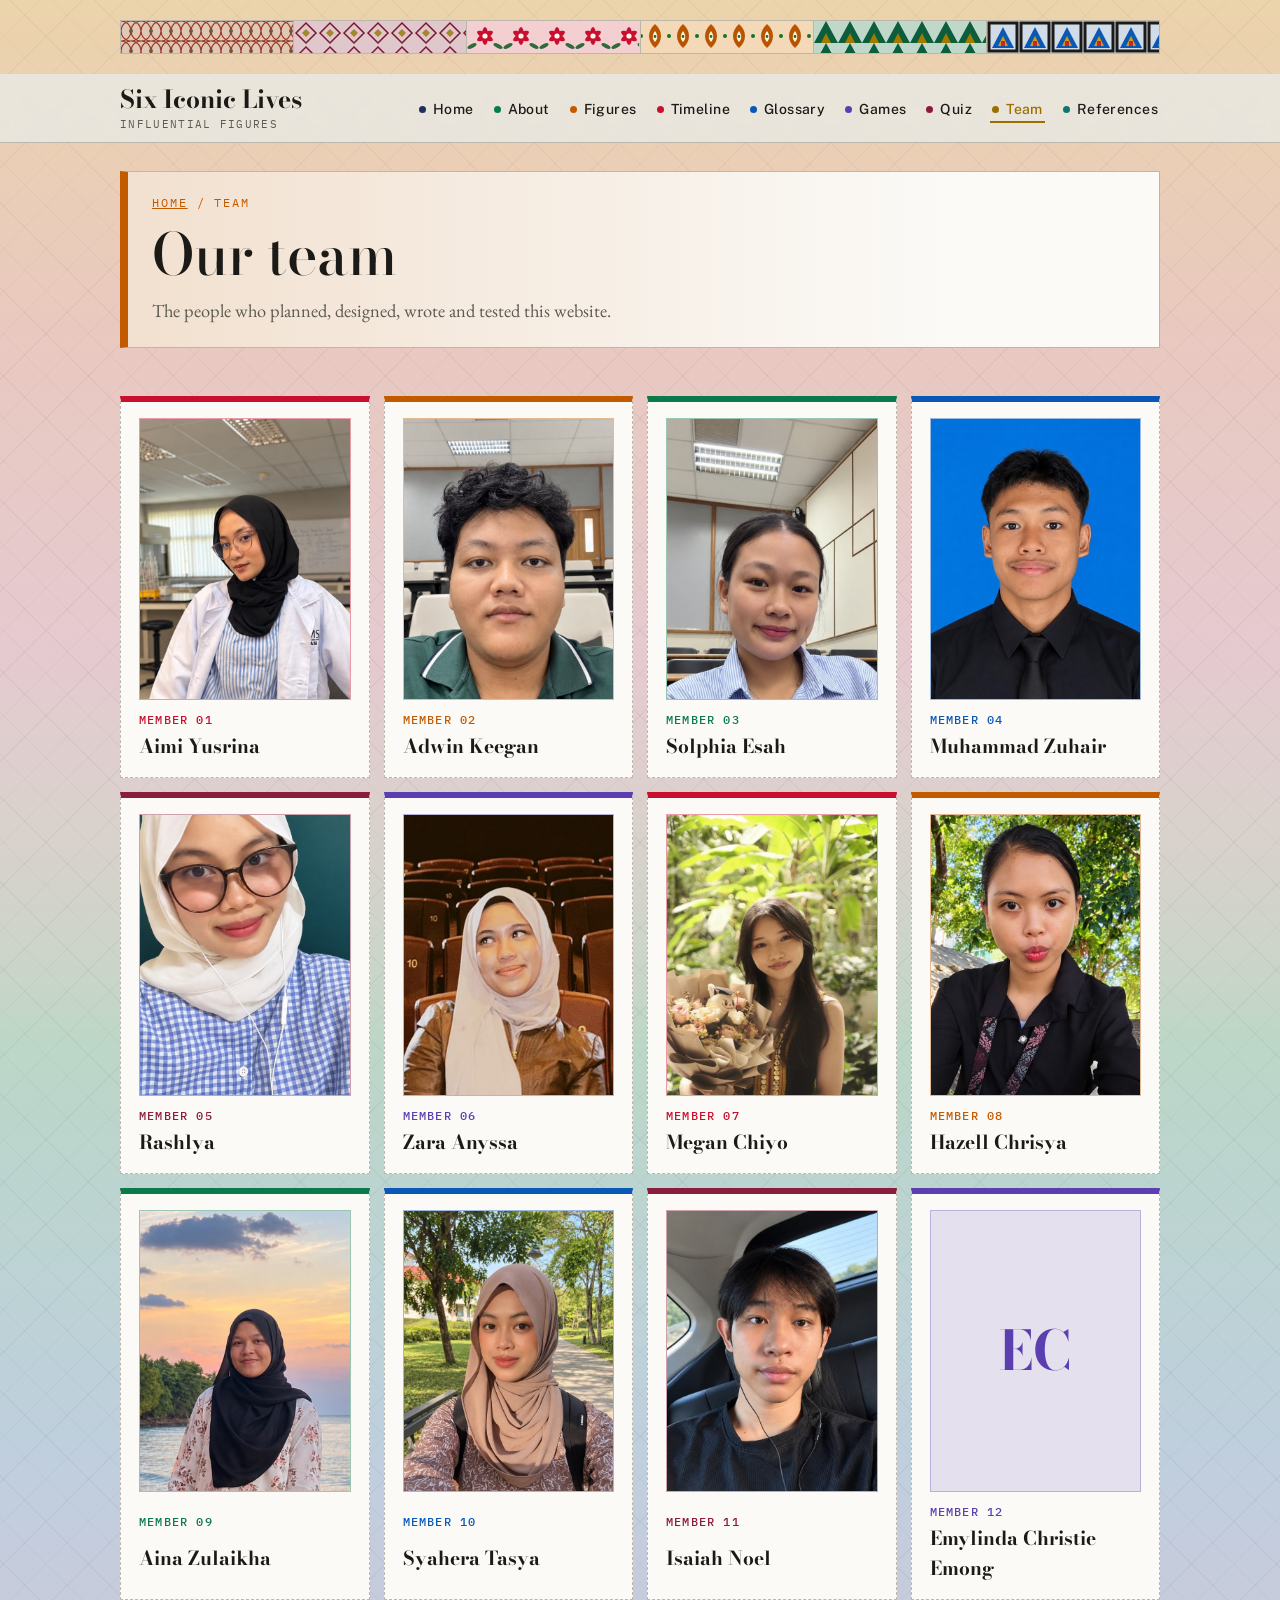
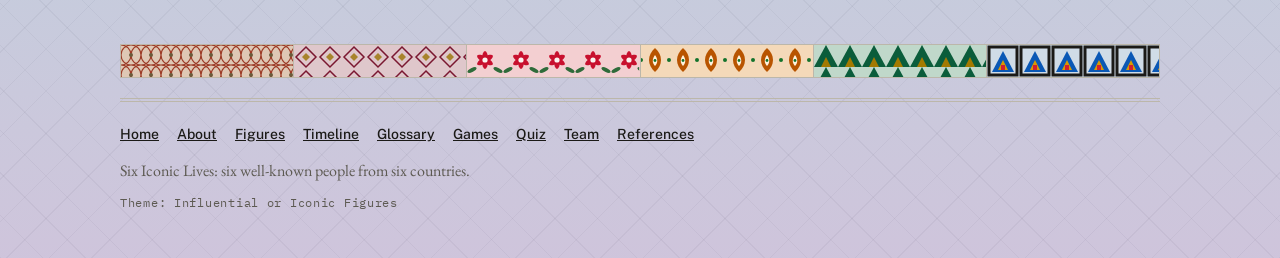
==== commit eda81e64: "Add files via upload" ====
--- a/team.html
+++ b/team.html
@@ -23,7 +23,7 @@
 <main id="main" class="wrap">
 <section class="page-hero"><p class="eyebrow"><a href="index.html">Home</a> / Team</p><h1>Our team</h1><p class="lede">The people who planned, designed, wrote and tested this website.</p></section>
 <section class="block" style="--sec:var(--c8)">
-<div class="team"><div class="member"><div class="photo"><span class="ini">AY</span><img src="member-01.jpg" alt="Photo of Aimi Yusrina" loading="lazy" onerror="this.remove()"></div><span class="n">MEMBER 01</span><strong>Aimi Yusrina</strong></div><div class="member"><div class="photo"><span class="ini">AK</span><img src="member-02.jpg" alt="Photo of Adwin Keegan" loading="lazy" onerror="this.remove()"></div><span class="n">MEMBER 02</span><strong>Adwin Keegan</strong></div><div class="member"><div class="photo"><span class="ini">SE</span><img src="member-03.jpg" alt="Photo of Solphia Esah" loading="lazy" onerror="this.remove()"></div><span class="n">MEMBER 03</span><strong>Solphia Esah</strong></div><div class="member"><div class="photo"><span class="ini">MZ</span><img src="member-04.jpg" alt="Photo of Muhammad Zuhair" loading="lazy" onerror="this.remove()"></div><span class="n">MEMBER 04</span><strong>Muhammad Zuhair</strong></div><div class="member"><div class="photo"><span class="ini">R</span><img src="member-05.jpg" alt="Photo of Rashlya" loading="lazy" onerror="this.remove()"></div><span class="n">MEMBER 05</span><strong>Rashlya</strong></div><div class="member"><div class="photo"><span class="ini">ZA</span><img src="member-06.jpg" alt="Photo of Zara Anyssa" loading="lazy" onerror="this.remove()"></div><span class="n">MEMBER 06</span><strong>Zara Anyssa</strong></div><div class="member"><div class="photo"><span class="ini">MC</span><img src="member-07.jpg" alt="Photo of Megan Chiyo" loading="lazy" onerror="this.remove()"></div><span class="n">MEMBER 07</span><strong>Megan Chiyo</strong></div><div class="member"><div class="photo"><span class="ini">HC</span><img src="member-08.jpg" alt="Photo of Hazell Chrisya" loading="lazy" onerror="this.remove()"></div><span class="n">MEMBER 08</span><strong>Hazell Chrisya</strong></div><div class="member"><div class="photo"><span class="ini">AZ</span><img src="member-09.jpg" alt="Photo of Aina Zulaikha" loading="lazy" onerror="this.remove()"></div><span class="n">MEMBER 09</span><strong>Aina Zulaikha</strong></div><div class="member"><div class="photo"><span class="ini">ST</span><img src="member-10.jpg" alt="Photo of Syahera Tasya" loading="lazy" onerror="this.remove()"></div><span class="n">MEMBER 10</span><strong>Syahera Tasya</strong></div><div class="member"><div class="photo"><span class="ini">IN</span><img src="member-11.jpg" alt="Photo of Isaiah Noel" loading="lazy" onerror="this.remove()"></div><span class="n">MEMBER 11</span><strong>Isaiah Noel</strong></div></div>
+<div class="team"><div class="member"><div class="photo"><span class="ini">AY</span><img src="member-01.jpg" alt="Photo of Aimi Yusrina" loading="lazy" onerror="this.remove()"></div><span class="n">MEMBER 01</span><strong>Aimi Yusrina</strong></div><div class="member"><div class="photo"><span class="ini">AK</span><img src="member-02.jpg" alt="Photo of Adwin Keegan" loading="lazy" onerror="this.remove()"></div><span class="n">MEMBER 02</span><strong>Adwin Keegan</strong></div><div class="member"><div class="photo"><span class="ini">SE</span><img src="member-03.jpg" alt="Photo of Solphia Esah" loading="lazy" onerror="this.remove()"></div><span class="n">MEMBER 03</span><strong>Solphia Esah</strong></div><div class="member"><div class="photo"><span class="ini">MZ</span><img src="member-04.jpg" alt="Photo of Muhammad Zuhair" loading="lazy" onerror="this.remove()"></div><span class="n">MEMBER 04</span><strong>Muhammad Zuhair</strong></div><div class="member"><div class="photo"><span class="ini">R</span><img src="member-05.jpg" alt="Photo of Rashlya" loading="lazy" onerror="this.remove()"></div><span class="n">MEMBER 05</span><strong>Rashlya</strong></div><div class="member"><div class="photo"><span class="ini">ZA</span><img src="member-06.jpg" alt="Photo of Zara Anyssa" loading="lazy" onerror="this.remove()"></div><span class="n">MEMBER 06</span><strong>Zara Anyssa</strong></div><div class="member"><div class="photo"><span class="ini">MC</span><img src="member-07.jpg" alt="Photo of Megan Chiyo" loading="lazy" onerror="this.remove()"></div><span class="n">MEMBER 07</span><strong>Megan Chiyo</strong></div><div class="member"><div class="photo"><span class="ini">HC</span><img src="member-08.jpg" alt="Photo of Hazell Chrisya" loading="lazy" onerror="this.remove()"></div><span class="n">MEMBER 08</span><strong>Hazell Chrisya</strong></div><div class="member"><div class="photo"><span class="ini">AZ</span><img src="member-09.jpg" alt="Photo of Aina Zulaikha" loading="lazy" onerror="this.remove()"></div><span class="n">MEMBER 09</span><strong>Aina Zulaikha</strong></div><div class="member"><div class="photo"><span class="ini">ST</span><img src="member-10.jpg" alt="Photo of Syahera Tasya" loading="lazy" onerror="this.remove()"></div><span class="n">MEMBER 10</span><strong>Syahera Tasya</strong></div><div class="member"><div class="photo"><span class="ini">IN</span><img src="member-11.jpg" alt="Photo of Isaiah Noel" loading="lazy" onerror="this.remove()"></div><span class="n">MEMBER 11</span><strong>Isaiah Noel</strong></div><div class="member"><div class="photo"><span class="ini">EC</span><img src="member-12.jpg" alt="Photo of Emylinda Christie Emong" loading="lazy" onerror="this.remove()"></div><span class="n">MEMBER 12</span><strong>Emylinda Christie Emong</strong></div></div>
 </section>
 
 </main>
